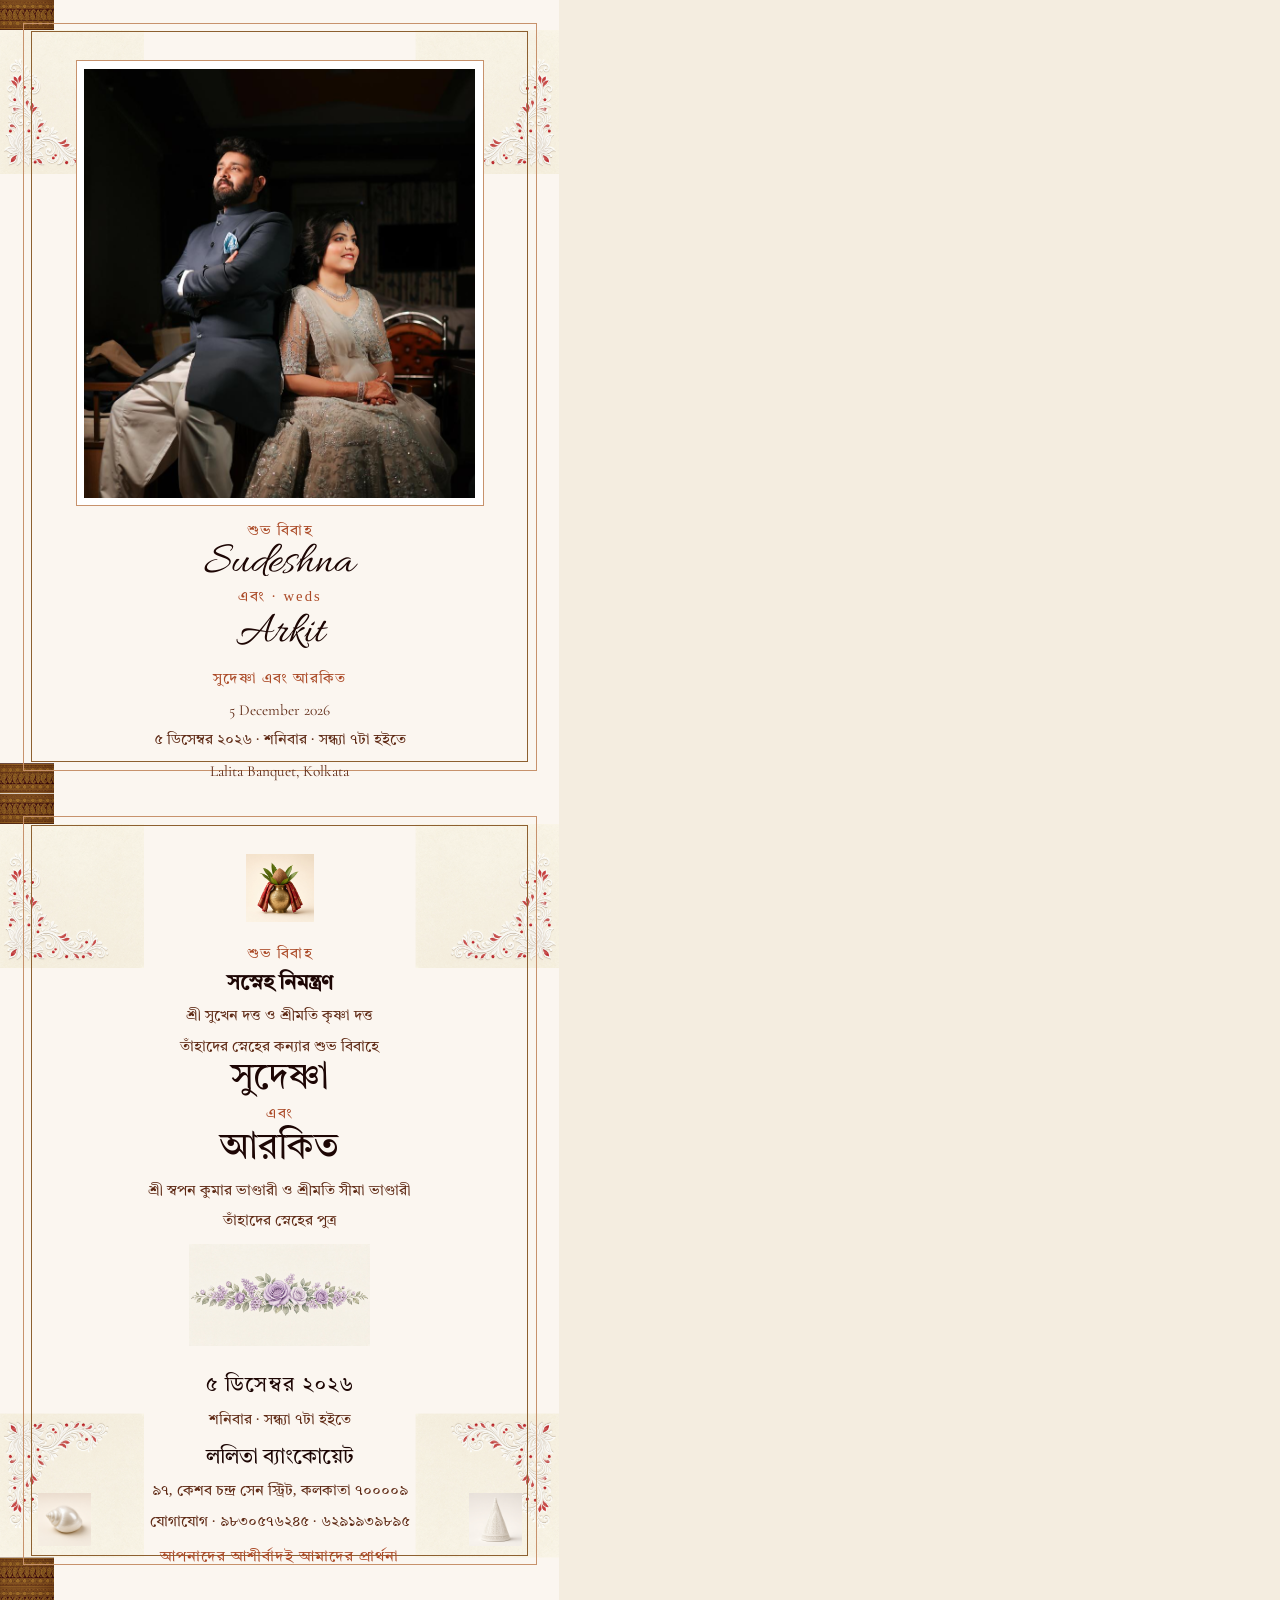
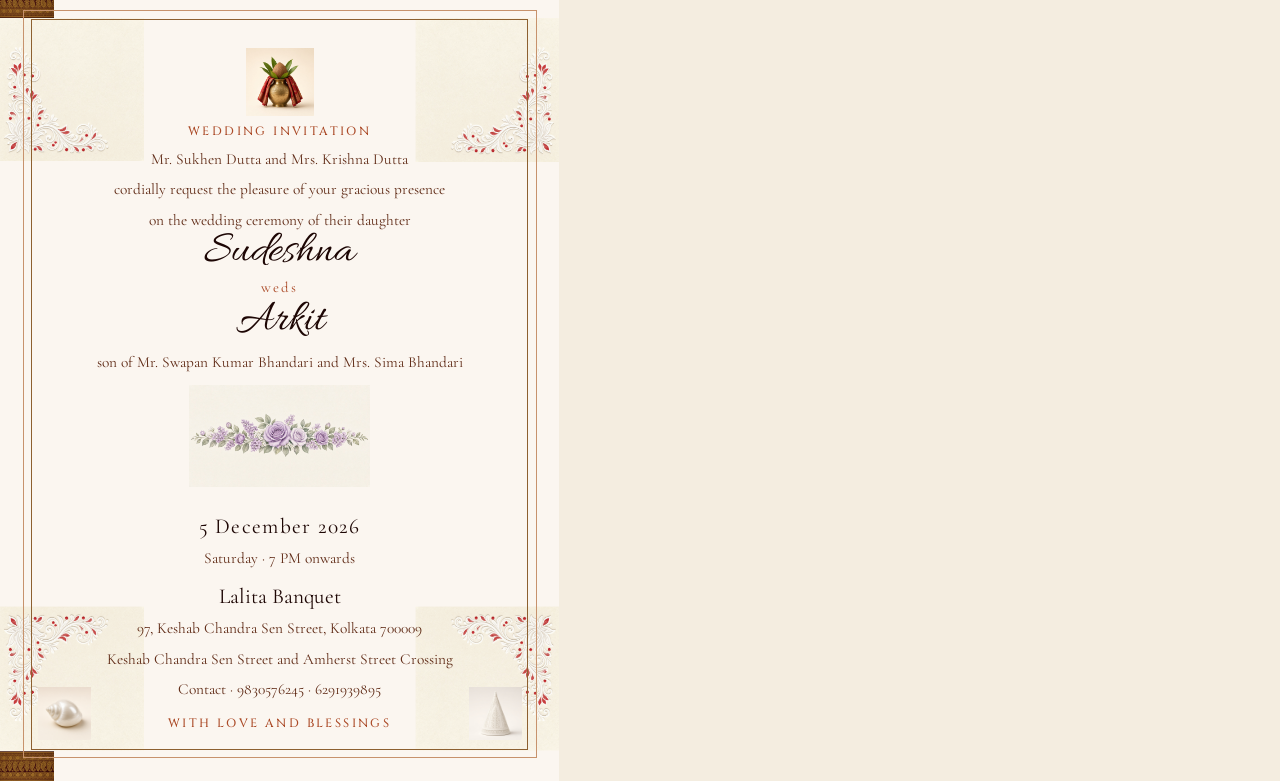
==== print-card.html @ c36a6d34 "﻿Restore the bilingual invitation PDF from the couple photos and card wording. The site now uses the" ====
<!doctype html>
<html lang="bn">
  <head>
    <meta charset="UTF-8" />
    <title>Sudeshna & Arkit wedding invitation</title>
    <style>
      @font-face {
        font-family: "Tiro Bangla";
        src: url("assets/fonts/tiro-bangla.woff2") format("woff2"),
          url("assets/fonts/TiroBangla-Regular.ttf") format("truetype");
        font-display: block;
      }
      @font-face {
        font-family: "Cormorant Garamond";
        src: url("assets/fonts/cormorant-400.woff2") format("woff2");
      }
      @font-face {
        font-family: "Cinzel";
        src: url("assets/fonts/cinzel-500.woff2") format("woff2");
      }
      @font-face {
        font-family: "Allura";
        src: url("assets/fonts/allura-400.woff2") format("woff2");
      }
      @page { size: A5 portrait; margin: 0; }
      * { box-sizing: border-box; }
      html, body { margin: 0; padding: 0; background: #f4ede0; }
      body { font-family: "Cormorant Garamond", "Tiro Bangla", serif; color: #1d0604; }
      .page {
        position: relative;
        width: 148mm;
        height: 210mm;
        overflow: hidden;
        page-break-after: always;
        background:
          linear-gradient(#fbf6f0, #fbf6f0);
      }
      .page:last-child { page-break-after: auto; }
      .frame {
        position: absolute;
        inset: 6mm;
        border: 1.4pt solid #c7926c;
      }
      .frame::before {
        position: absolute;
        inset: 2mm;
        border: 0.5pt solid #8d6030;
        content: "";
      }
      .banarasi {
        position: absolute;
        right: 0;
        left: 0;
        height: 8mm;
        object-fit: cover;
      }
      .banarasi.top { top: 0; }
      .banarasi.bottom { bottom: 0; transform: scaleY(-1); }
      .flora {
        position: absolute;
        width: 38mm;
        opacity: 0.92;
      }
      .flora.tl { top: 8mm; left: 0; }
      .flora.tr { top: 8mm; right: 0; transform: scaleX(-1); }
      .flora.bl { bottom: 8mm; left: 0; transform: scaleY(-1); }
      .flora.br { bottom: 8mm; right: 0; transform: scale(-1); }
      .content {
        position: relative;
        z-index: 2;
        display: flex;
        flex-direction: column;
        align-items: center;
        height: 100%;
        padding: 16mm 12mm 14mm;
        text-align: center;
      }
      .photo-frame {
        width: 108mm;
        height: 118mm;
        padding: 2mm;
        border: 1pt solid #c7926c;
        background: #fff;
      }
      .photo-frame img {
        width: 100%;
        height: 100%;
        object-fit: cover;
        object-position: center 12%;
      }
      h1, h2, p { margin: 0; }
      .kicker {
        margin-top: 4mm;
        color: #ab4a27;
        font-family: "Tiro Bangla", serif;
        font-size: 11pt;
        letter-spacing: 0.08em;
      }
      .en-kicker {
        font-family: "Cinzel", serif;
        font-size: 9pt;
        letter-spacing: 0.2em;
        text-transform: uppercase;
        color: #ab4a27;
      }
      .script {
        font-family: "Allura", cursive;
        font-size: 34pt;
        line-height: 0.95;
      }
      .bn-name {
        font-family: "Tiro Bangla", serif;
        font-size: 28pt;
        line-height: 1.15;
      }
      .amp {
        margin: 1mm 0;
        color: #ab4a27;
        font-size: 11pt;
        letter-spacing: 0.14em;
      }
      .line {
        max-width: 112mm;
        margin-top: 2.2mm;
        font-size: 11.5pt;
        line-height: 1.45;
        color: #5f2a15;
      }
      .bn { font-family: "Tiro Bangla", serif; }
      .date { margin-top: 4mm; font-size: 16pt; letter-spacing: 0.06em; }
      .venue { margin-top: 3.5mm; font-size: 16pt; }
      .kalash { width: 18mm; margin-bottom: 2mm; }
      .motif {
        position: absolute;
        bottom: 11mm;
        width: 14mm;
      }
      .motif.left { left: 10mm; }
      .motif.right { right: 10mm; }
      .divider { width: 48mm; margin: 3mm 0; }
    </style>
  </head>
  <body>
    <section class="page">
      <img class="banarasi top" src="assets/motif-banarasi.png" alt="" />
      <img class="banarasi bottom" src="assets/motif-banarasi.png" alt="" />
      <img class="flora tl" src="assets/motif-alpana.png" alt="" />
      <img class="flora tr" src="assets/motif-alpana.png" alt="" />
      <div class="frame"></div>
      <div class="content">
        <div class="photo-frame">
          <img src="assets/couple-formal.jpeg" alt="Sudeshna and Arkit" />
        </div>
        <p class="kicker">শুভ বিবাহ</p>
        <p class="script">Sudeshna</p>
        <p class="amp bn">এবং · weds</p>
        <p class="script">Arkit</p>
        <p class="kicker">সুদেষ্ণা এবং আরকিত</p>
        <p class="line">5 December 2026</p>
        <p class="line bn">৫ ডিসেম্বর ২০২৬ · শনিবার · সন্ধ্যা ৭টা হইতে</p>
        <p class="line">Lalita Banquet, Kolkata</p>
      </div>
    </section>

    <section class="page">
      <img class="banarasi top" src="assets/motif-banarasi.png" alt="" />
      <img class="banarasi bottom" src="assets/motif-banarasi.png" alt="" />
      <img class="flora tl" src="assets/motif-alpana.png" alt="" />
      <img class="flora tr" src="assets/motif-alpana.png" alt="" />
      <img class="flora bl" src="assets/motif-alpana.png" alt="" />
      <img class="flora br" src="assets/motif-alpana.png" alt="" />
      <div class="frame"></div>
      <div class="content">
        <img class="kalash" src="assets/motif-kalash.png" alt="" />
        <p class="kicker">শুভ বিবাহ</p>
        <h1 class="bn-name" style="font-size:16pt;margin-top:2mm">সস্নেহ নিমন্ত্রণ</h1>
        <p class="line bn">শ্রী সুখেন দত্ত ও শ্রীমতি কৃষ্ণা দত্ত</p>
        <p class="line bn">তাঁহাদের স্নেহের কন্যার শুভ বিবাহে</p>
        <p class="bn-name">সুদেষ্ণা</p>
        <p class="amp bn">এবং</p>
        <p class="bn-name">আরকিত</p>
        <p class="line bn">শ্রী স্বপন কুমার ভাণ্ডারী ও শ্রীমতি সীমা ভাণ্ডারী</p>
        <p class="line bn">তাঁহাদের স্নেহের পুত্র</p>
        <img class="divider" src="assets/floral-divider.png" alt="" />
        <p class="date bn">৫ ডিসেম্বর ২০২৬</p>
        <p class="line bn">শনিবার · সন্ধ্যা ৭টা হইতে</p>
        <p class="venue bn">ললিতা ব্যাংকোয়েট</p>
        <p class="line bn">৯৭, কেশব চন্দ্র সেন স্ট্রিট, কলকাতা ৭০০০০৯</p>
        <p class="line bn">যোগাযোগ · ৯৮৩০৫৭৬২৪৫ · ৬২৯১৯৩৯৮৯৫</p>
        <p class="kicker">আপনাদের আশীর্বাদই আমাদের প্রার্থনা</p>
      </div>
      <img class="motif left" src="assets/motif-shankha.png" alt="" />
      <img class="motif right" src="assets/motif-topor.png" alt="" />
    </section>

    <section class="page">
      <img class="banarasi top" src="assets/motif-banarasi.png" alt="" />
      <img class="banarasi bottom" src="assets/motif-banarasi.png" alt="" />
      <img class="flora tl" src="assets/motif-alpana.png" alt="" />
      <img class="flora tr" src="assets/motif-alpana.png" alt="" />
      <img class="flora bl" src="assets/motif-alpana.png" alt="" />
      <img class="flora br" src="assets/motif-alpana.png" alt="" />
      <div class="frame"></div>
      <div class="content">
        <img class="kalash" src="assets/motif-kalash.png" alt="" />
        <p class="en-kicker">Wedding invitation</p>
        <p class="line">Mr. Sukhen Dutta and Mrs. Krishna Dutta</p>
        <p class="line">cordially request the pleasure of your gracious presence</p>
        <p class="line">on the wedding ceremony of their daughter</p>
        <p class="script">Sudeshna</p>
        <p class="amp">weds</p>
        <p class="script">Arkit</p>
        <p class="line">son of Mr. Swapan Kumar Bhandari and Mrs. Sima Bhandari</p>
        <img class="divider" src="assets/floral-divider.png" alt="" />
        <p class="date">5 December 2026</p>
        <p class="line">Saturday · 7 PM onwards</p>
        <p class="venue">Lalita Banquet</p>
        <p class="line">97, Keshab Chandra Sen Street, Kolkata 700009</p>
        <p class="line">Keshab Chandra Sen Street and Amherst Street Crossing</p>
        <p class="line">Contact · 9830576245 · 6291939895</p>
        <p class="en-kicker" style="margin-top:4mm">With love and blessings</p>
      </div>
      <img class="motif left" src="assets/motif-shankha.png" alt="" />
      <img class="motif right" src="assets/motif-topor.png" alt="" />
    </section>
  </body>
</html>
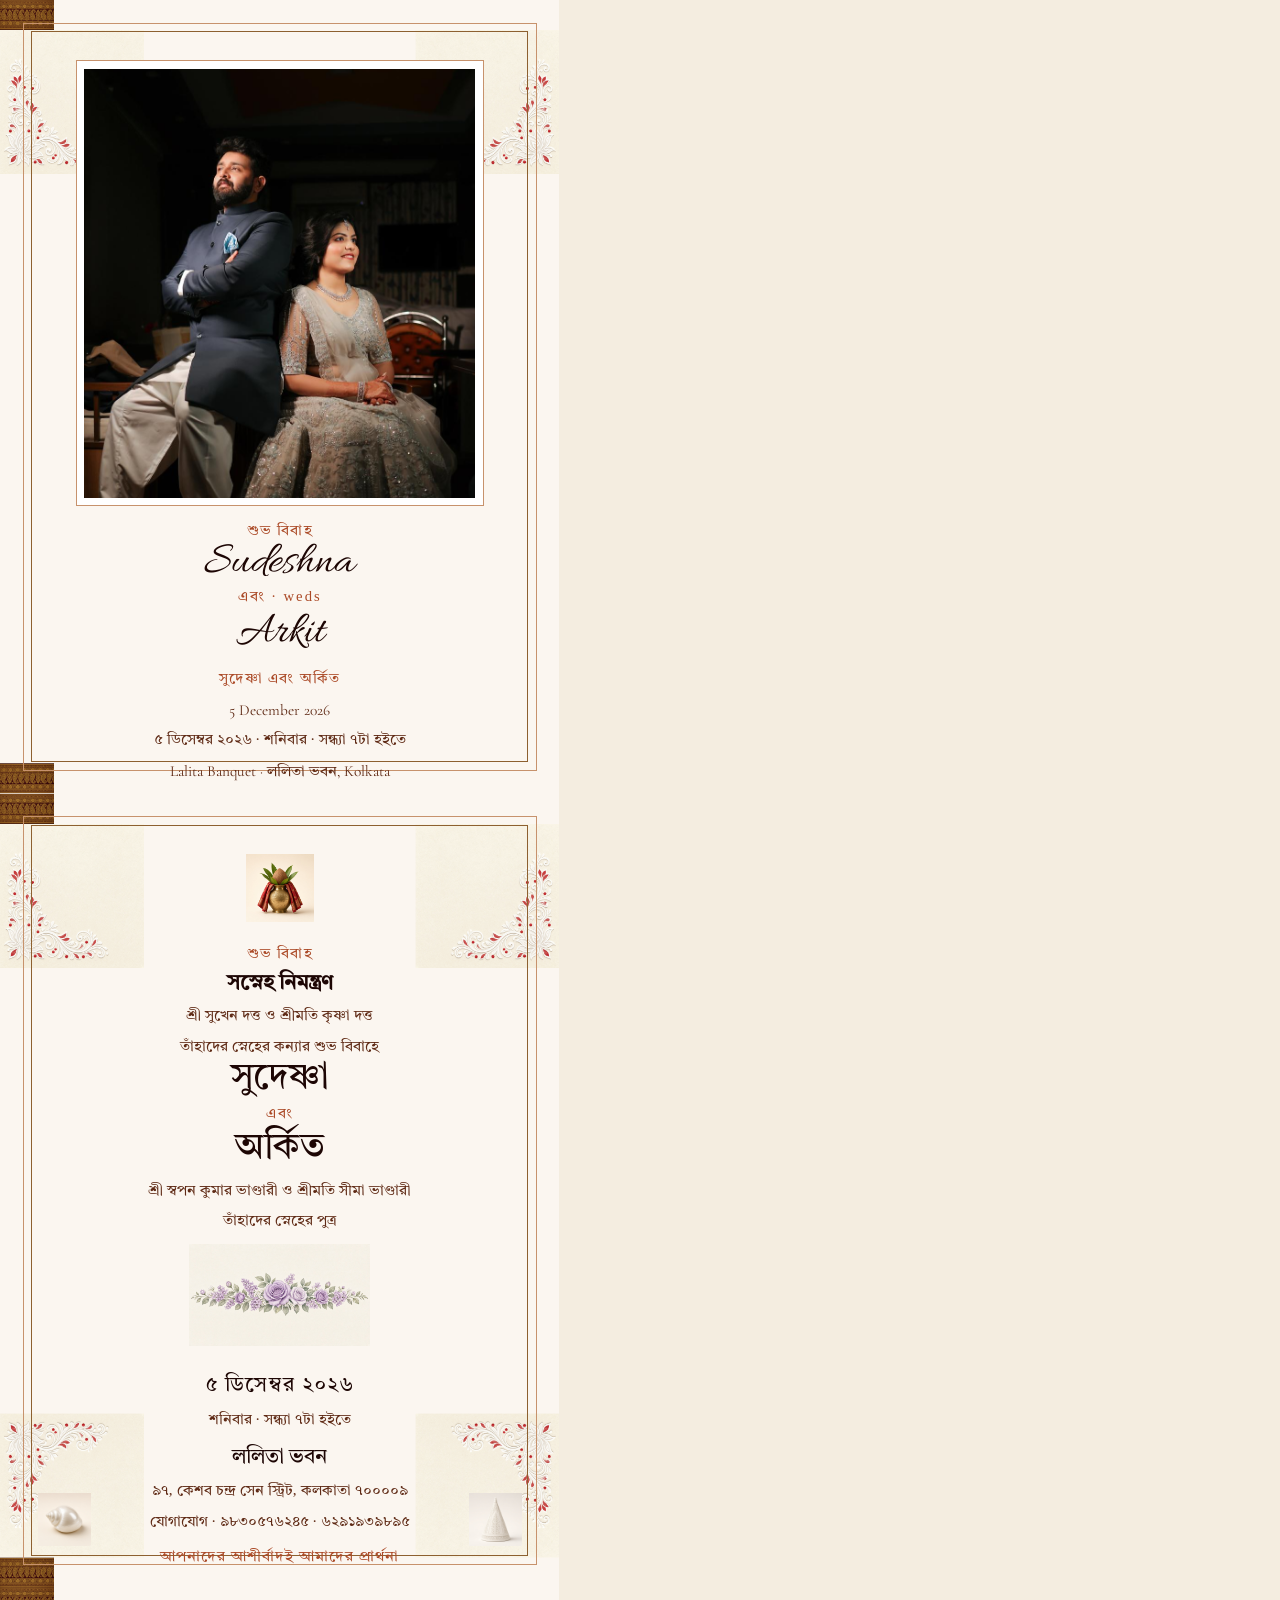
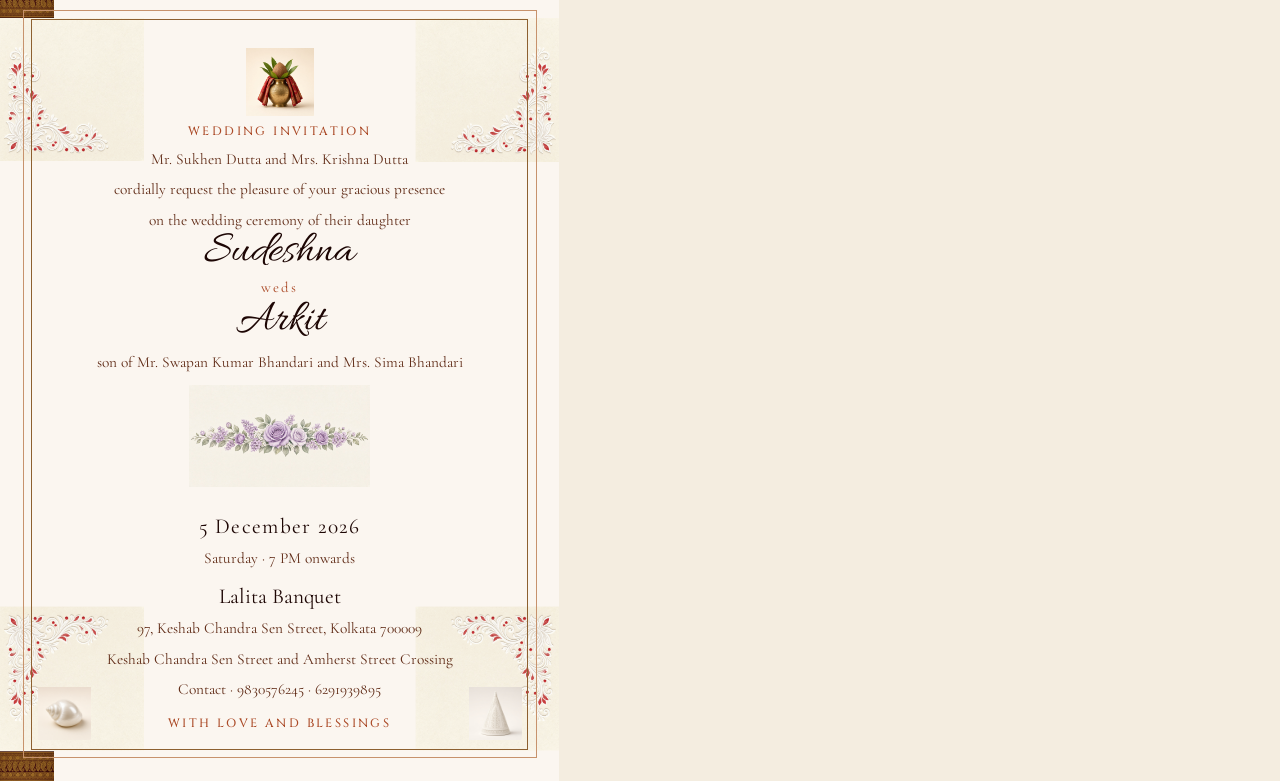
==== commit 1e1671d6: "Correct Arkit's Bengali spelling to অর্কিত and add the Lalita Bhavan Google location." ====
--- a/print-card.html
+++ b/print-card.html
@@ -155,10 +155,10 @@
         <p class="script">Sudeshna</p>
         <p class="amp bn">এবং · weds</p>
         <p class="script">Arkit</p>
-        <p class="kicker">সুদেষ্ণা এবং আরকিত</p>
+        <p class="kicker">সুদেষ্ণা এবং অর্কিত</p>
         <p class="line">5 December 2026</p>
         <p class="line bn">৫ ডিসেম্বর ২০২৬ · শনিবার · সন্ধ্যা ৭টা হইতে</p>
-        <p class="line">Lalita Banquet, Kolkata</p>
+        <p class="line">Lalita Banquet · ললিতা ভবন, Kolkata</p>
       </div>
     </section>
 
@@ -178,13 +178,13 @@
         <p class="line bn">তাঁহাদের স্নেহের কন্যার শুভ বিবাহে</p>
         <p class="bn-name">সুদেষ্ণা</p>
         <p class="amp bn">এবং</p>
-        <p class="bn-name">আরকিত</p>
+        <p class="bn-name">অর্কিত</p>
         <p class="line bn">শ্রী স্বপন কুমার ভাণ্ডারী ও শ্রীমতি সীমা ভাণ্ডারী</p>
         <p class="line bn">তাঁহাদের স্নেহের পুত্র</p>
         <img class="divider" src="assets/floral-divider.png" alt="" />
         <p class="date bn">৫ ডিসেম্বর ২০২৬</p>
         <p class="line bn">শনিবার · সন্ধ্যা ৭টা হইতে</p>
-        <p class="venue bn">ললিতা ব্যাংকোয়েট</p>
+        <p class="venue bn">ললিতা ভবন</p>
         <p class="line bn">৯৭, কেশব চন্দ্র সেন স্ট্রিট, কলকাতা ৭০০০০৯</p>
         <p class="line bn">যোগাযোগ · ৯৮৩০৫৭৬২৪৫ · ৬২৯১৯৩৯৮৯৫</p>
         <p class="kicker">আপনাদের আশীর্বাদই আমাদের প্রার্থনা</p>
